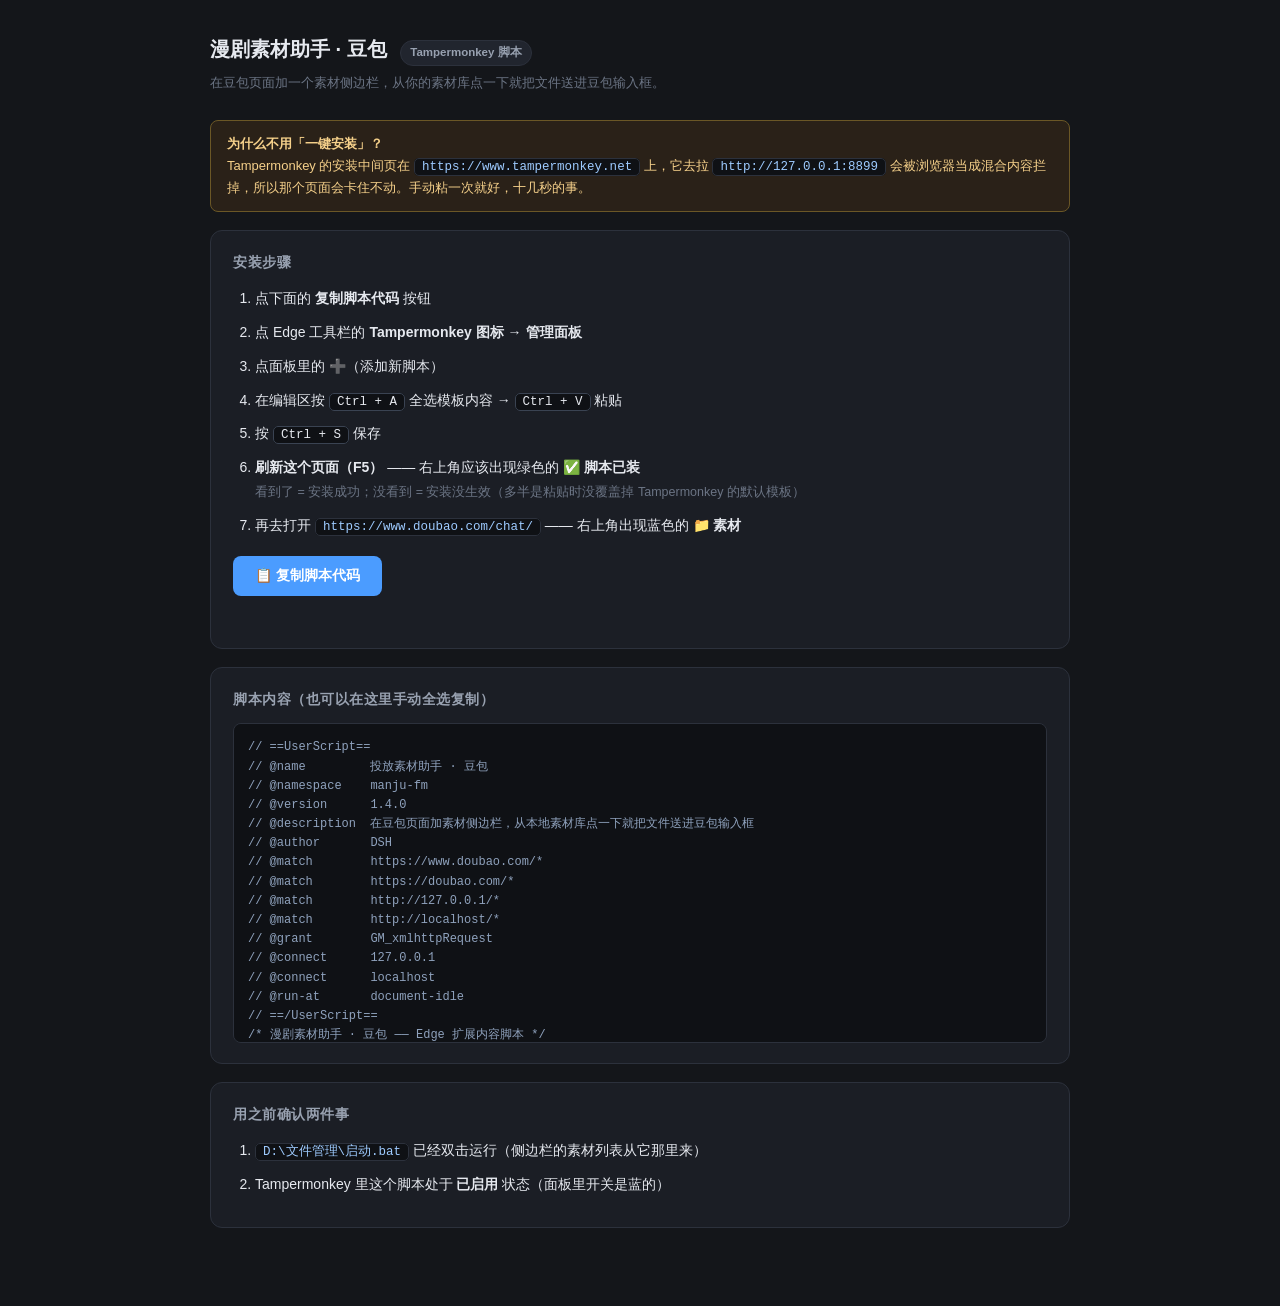
==== public/tools/install.html @ 25b6eb21 "baseline: 漫剧素材管理器可用版 分页 / 虚拟分类 / 转实体 / 剪贴板 / 投放素材助手 均已可用  代码优化已完成第 1,2,3,4,7 步：bindEvents 313->10 行、" ====
<!DOCTYPE html>
<html lang="zh-CN">
<head>
<meta charset="UTF-8">
<title>安装 · 漫剧素材助手（豆包）</title>
<style>
  * { box-sizing: border-box; }
  body {
    margin: 0; padding: 32px 20px 60px;
    background: #14161a; color: #e6e9ef;
    font: 14px/1.7 "Microsoft YaHei UI", "Microsoft YaHei", sans-serif;
  }
  .wrap { max-width: 860px; margin: 0 auto; }
  h1 { font-size: 20px; margin: 0 0 6px; }
  .sub { color: #6b7484; font-size: 13px; margin-bottom: 26px; }
  .card {
    background: #1b1e25; border: 1px solid #2c313c;
    border-radius: 12px; padding: 20px 22px; margin-bottom: 18px;
  }
  h2 { font-size: 14px; margin: 0 0 12px; color: #98a1b0; font-weight: 600; letter-spacing: .5px; }
  ol { margin: 0; padding-left: 22px; }
  ol li { margin-bottom: 10px; }
  code, .kbd {
    background: #0f1115; border: 1px solid #2c313c; border-radius: 5px;
    padding: 1px 7px; font: 12.5px Consolas, monospace; color: #9ecbff;
  }
  .kbd { color: #e6e9ef; border-color: #3a4352; }
  .btn {
    display: inline-flex; align-items: center; gap: 8px;
    padding: 11px 22px; border-radius: 8px; border: 0; cursor: pointer;
    background: #4b9cff; color: #fff; font-size: 14px; font-weight: 600;
    font-family: inherit; transition: background .15s, transform .1s;
  }
  .btn:hover { background: #63aaff; }
  .btn:active { transform: scale(.97); }
  .btn.ok { background: #35c88a; }
  .msg { margin-top: 12px; font-size: 13px; min-height: 20px; }
  .msg.good { color: #35c88a; }
  .msg.bad { color: #ff9a94; }
  .warn {
    background: #2a2118; border: 1px solid #6b5726; color: #f5d08a;
    border-radius: 8px; padding: 12px 16px; font-size: 13px; margin-bottom: 18px;
  }
  pre {
    margin: 0; max-height: 320px; overflow: auto;
    background: #0f1115; border: 1px solid #2c313c; border-radius: 8px;
    padding: 14px; font: 12px/1.6 Consolas, monospace;
    color: #8fa2bd; white-space: pre; user-select: text;
  }
  .tag { display: inline-block; padding: 2px 9px; border-radius: 20px; font-size: 11.5px;
    background: #21252e; border: 1px solid #2c313c; color: #98a1b0; margin-left: 8px; }
</style>
</head>
<body>
<div class="wrap">

  <h1>漫剧素材助手 · 豆包 <span class="tag">Tampermonkey 脚本</span></h1>
  <div class="sub">在豆包页面加一个素材侧边栏，从你的素材库点一下就把文件送进豆包输入框。</div>

  <div class="warn">
    <b>为什么不用「一键安装」？</b><br>
    Tampermonkey 的安装中间页在 <code>https://www.tampermonkey.net</code> 上，它去拉 <code>http://127.0.0.1:8899</code>
    会被浏览器当成混合内容拦掉，所以那个页面会卡住不动。手动粘一次就好，十几秒的事。
  </div>

  <div class="card">
    <h2>安装步骤</h2>
    <ol>
      <li>点下面的 <b>复制脚本代码</b> 按钮</li>
      <li>点 Edge 工具栏的 <b>Tampermonkey 图标</b> → <b>管理面板</b></li>
      <li>点面板里的 <b>➕</b>（添加新脚本）</li>
      <li>在编辑区按 <span class="kbd">Ctrl + A</span> 全选模板内容 → <span class="kbd">Ctrl + V</span> 粘贴</li>
      <li>按 <span class="kbd">Ctrl + S</span> 保存</li>
      <li><b>刷新这个页面（F5）</b> —— 右上角应该出现绿色的 <b>✅ 脚本已装</b><br>
          <span style="color:#6b7484;font-size:12.5px">
            看到了 = 安装成功；没看到 = 安装没生效（多半是粘贴时没覆盖掉 Tampermonkey 的默认模板）</span></li>
      <li>再去打开 <code>https://www.doubao.com/chat/</code> —— 右上角出现蓝色的 <b>📁 素材</b></li>
    </ol>
    <div style="margin-top:18px">
      <button class="btn" id="copyBtn">📋 复制脚本代码</button>
      <div class="msg" id="msg"></div>
    </div>
  </div>

  <div class="card">
    <h2>脚本内容（也可以在这里手动全选复制）</h2>
    <pre id="code">加载中…</pre>
  </div>

  <div class="card">
    <h2>用之前确认两件事</h2>
    <ol>
      <li><code>D:\文件管理\启动.bat</code> 已经双击运行（侧边栏的素材列表从它那里来）</li>
      <li>Tampermonkey 里这个脚本处于 <b>已启用</b> 状态（面板里开关是蓝的）</li>
    </ol>
  </div>

</div>

<script>
  const msgEl = document.getElementById('msg');
  const codeEl = document.getElementById('code');
  const btn = document.getElementById('copyBtn');
  let source = '';

  function say(text, good) {
    msgEl.textContent = text;
    msgEl.className = 'msg ' + (good ? 'good' : 'bad');
  }

  fetch('doubao-helper.js')
    .then((r) => r.text())
    .then((text) => {
      source = text;
      codeEl.textContent = text;
    })
    .catch((e) => {
      codeEl.textContent = '读取失败：' + e.message;
      say('读不到脚本文件，确认服务在运行', false);
    });

  btn.onclick = async () => {
    if (!source) return say('脚本还没加载好，稍等一下', false);
    try {
      await navigator.clipboard.writeText(source);
      btn.classList.add('ok');
      btn.textContent = '✓ 已复制';
      say('已经复制到剪贴板 —— 现在去 Tampermonkey 里「添加新脚本」粘贴保存', true);
      setTimeout(() => {
        btn.classList.remove('ok');
        btn.textContent = '📋 复制脚本代码';
      }, 2600);
    } catch (e) {
      // 剪贴板被拒时，退化成「帮你选中」，用户按 Ctrl+C 即可
      const range = document.createRange();
      range.selectNodeContents(codeEl);
      const sel = getSelection();
      sel.removeAllRanges();
      sel.addRange(range);
      say('自动复制被浏览器拦了，已经帮你选中下面的代码，按 Ctrl+C 复制即可', false);
    }
  };
</script>
</body>
</html>
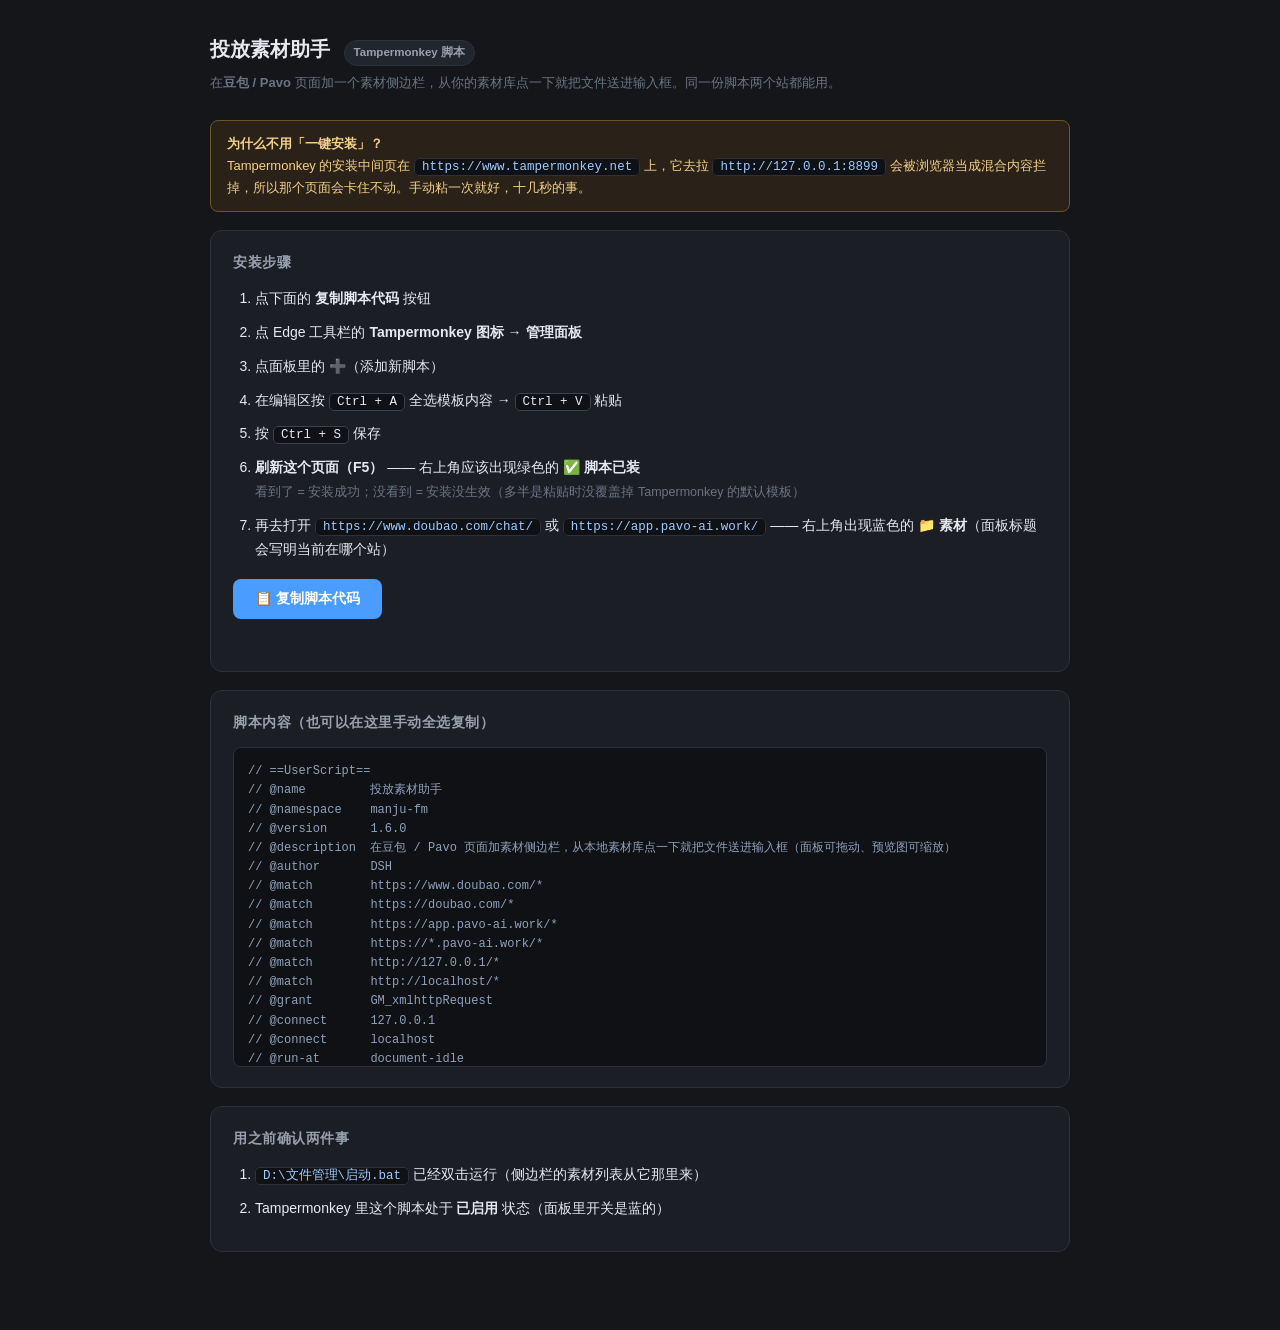
==== commit 25d44a7b: "feat(helper): support Pavo (app.pavo-ai.work) as a second delivery platform" ====
--- a/public/tools/install.html
+++ b/public/tools/install.html
@@ -2,7 +2,7 @@
 <html lang="zh-CN">
 <head>
 <meta charset="UTF-8">
-<title>安装 · 漫剧素材助手（豆包）</title>
+<title>安装 · 投放素材助手（豆包 / Pavo）</title>
 <style>
   * { box-sizing: border-box; }
   body {
@@ -54,8 +54,8 @@
 <body>
 <div class="wrap">
 
-  <h1>漫剧素材助手 · 豆包 <span class="tag">Tampermonkey 脚本</span></h1>
-  <div class="sub">在豆包页面加一个素材侧边栏，从你的素材库点一下就把文件送进豆包输入框。</div>
+  <h1>投放素材助手 <span class="tag">Tampermonkey 脚本</span></h1>
+  <div class="sub">在<b>豆包 / Pavo</b> 页面加一个素材侧边栏，从你的素材库点一下就把文件送进输入框。同一份脚本两个站都能用。</div>
 
   <div class="warn">
     <b>为什么不用「一键安装」？</b><br>
@@ -74,7 +74,8 @@
       <li><b>刷新这个页面（F5）</b> —— 右上角应该出现绿色的 <b>✅ 脚本已装</b><br>
           <span style="color:#6b7484;font-size:12.5px">
             看到了 = 安装成功；没看到 = 安装没生效（多半是粘贴时没覆盖掉 Tampermonkey 的默认模板）</span></li>
-      <li>再去打开 <code>https://www.doubao.com/chat/</code> —— 右上角出现蓝色的 <b>📁 素材</b></li>
+      <li>再去打开 <code>https://www.doubao.com/chat/</code> 或 <code>https://app.pavo-ai.work/</code>
+          —— 右上角出现蓝色的 <b>📁 素材</b>（面板标题会写明当前在哪个站）</li>
     </ol>
     <div style="margin-top:18px">
       <button class="btn" id="copyBtn">📋 复制脚本代码</button>
